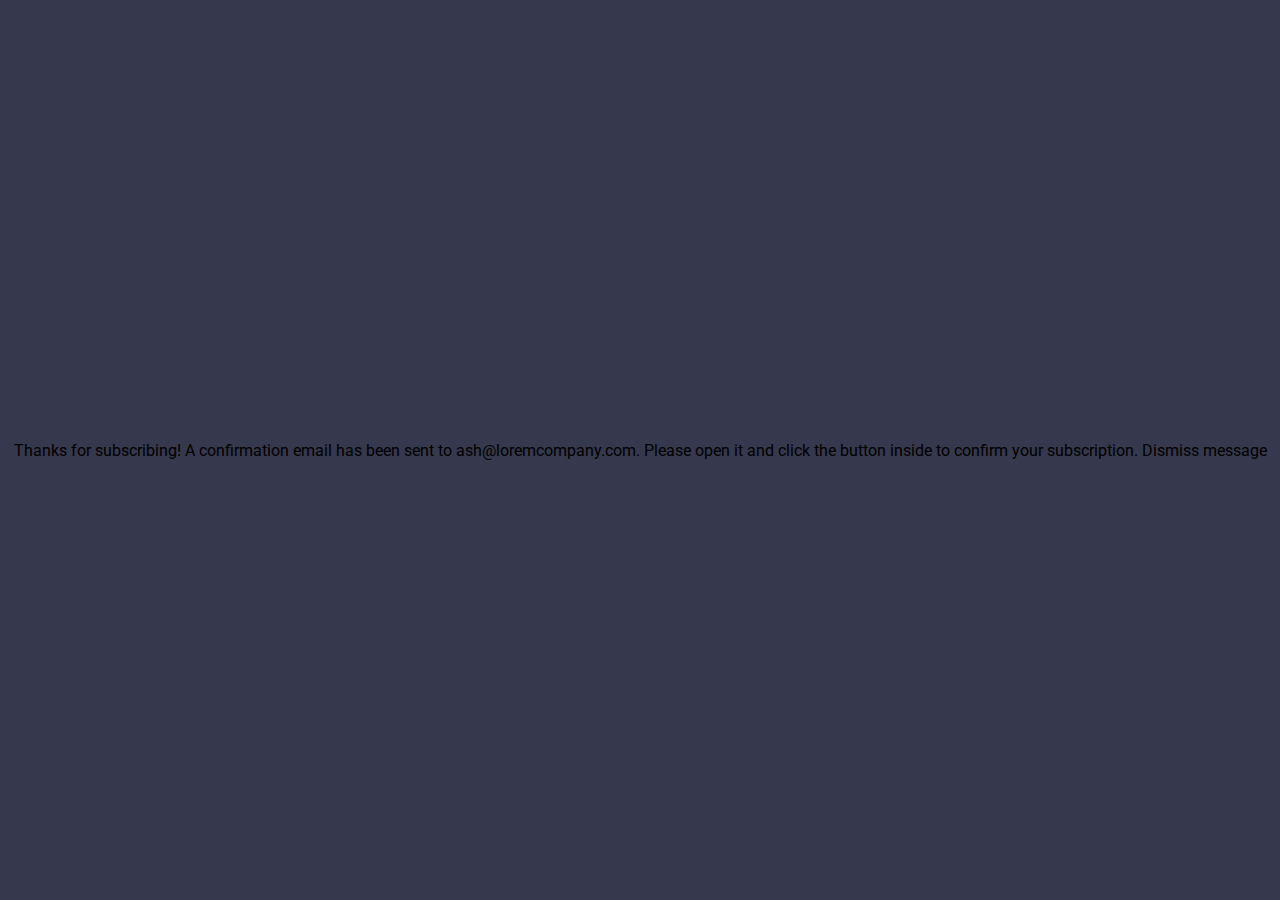
==== success.html @ c02a89cb "index stying update" ====
<!DOCTYPE html>
<html lang="en">
  <head>
    <link rel="preconnect" href="https://fonts.googleapis.com" />
    <link rel="preconnect" href="https://fonts.gstatic.com" crossorigin />
    <link
      href="https://fonts.googleapis.com/css2?family=Manrope:wght@200..800&family=Roboto:ital,wght@0,100;0,300;0,400;0,500;0,700;0,900;1,100;1,300;1,400;1,500;1,700;1,900&display=swap"
      rel="stylesheet"
    />
    <link rel="stylesheet" href="./styles.css" />
    <meta charset="UTF-8" />
    <meta name="viewport" content="width=device-width, initial-scale=1.0" />
    <title>Thanks You!</title>
  </head>
  <body>
    Thanks for subscribing! A confirmation email has been sent to
    ash@loremcompany.com. Please open it and click the button inside to confirm
    your subscription. Dismiss message
  </body>
</html>
---- styles.css ----
* {
  box-sizing: border-box;
  margin: 0;
  padding: 0;
  text-decoration: none;
  font-family: "Roboto";
}

:root {
  /* Color */
  --white: #fff;
  --grey-25: hsla(244, 28%, 13%, 0.25);
  --pale-navy: #36384d;
  --dark-navy: #242742;
  --vermellion: #ff6155;
  --gradient: linear-gradient(
    180deg,
    rgba(255, 106, 58, 1) 0%,
    rgba(255, 94, 91, 1) 50%,
    rgba(255, 82, 123, 1) 100%);

  /* Font-Size */
  --heading: 3.5rem;
  --body: 1rem;
  --body-small: 0.75rem;

  /* Font-Weight */
  --bold: 700;
  --regular: 400;

  /* Line Height */
  --100: 100%;
  --150: 150%;
}

/* Body layout */

body {
  background-color: var(--pale-navy);
  display: flex;
  justify-content: center;
  align-items: center;
  height: 100svh;
}

.sign-up-form {
  width: 64.444444444444444%;
  background-color: var(--white);
  display: flex;
  flex-direction: row-reverse;
  padding: 1.666666666666667%;
  border-radius: 2.25rem;
  column-gap: 6.903991370010787%;
  box-shadow: 0 0.9375rem 3.75rem 0 rgba(0, 0, 0, 25%);
}

.sign-up-form__text-content {
  display: flex;
  flex-flow: column nowrap;
  row-gap: 2.5rem;
  width: 42.727272727272727%;
  height: 50.681818181818182%;
  align-self: center;
}

.sign-up-form__copy {
  display: flex;
  flex-flow: column nowrap;
  row-gap: 1.5rem;
}

.sign-up-form__header {
  font-size: var(--heading);
  font-weight: var(--bold);
  line-height: var(--100);
  color: var(--dark-navy);
}

.sign-up-form__body {
  font-size: var(--body);
  font-weight: var(--regular);
  color: var(--dark-navy);
  line-height: var(--150);
}

.sign-up-form__benefits {
  display: flex;
  flex-flow: column nowrap;
  row-gap: 0.625rem;
  color: var(--dark-navy);
}

.sign-up-form__benefit-item::marker {
  content: url(./assets/images/icon-list.svg);
}

.sign-up-form__benefit-item {
  list-style-position: inside;
}

.sign-up-form__benefit-text {
  position: relative;
  left: 1rem;
  vertical-align: top;
}

.sign-up-form__label {
  font-size: var(--body-small);
  font-weight: var(--bold);
  line-height: var(--150);
}

.sign-up-form__email-input-field {
  width: 100%;
  height: 3.5rem;
  border-radius: 8px;
  border: 1px var(--grey-25) solid;
  margin: 0.5rem 0 1.5rem 0;
  padding: 1rem 1.5rem;
  font-size: var(--body);
}

.sign-up-form__email-input-field:focus {
  outline: 1px var(--dark-navy) solid;
}

.sign-up-form__submit-btn {
  width: 100%;
  height: 3.5rem;
  border-radius: 8px;
  border: none;
  color: var(--white);
  text-align: center;
  background: var(--dark-navy);
  font-size: var(--body);
  font-weight: var(--regular);
  transition: box-shadow 0.5s ease 0s;
}

.sign-up-form__submit-btn:hover {
  cursor: pointer;
  background: linear-gradient(
    180deg,
    rgba(255, 106, 58, 1) 0%,
    rgba(255, 94, 91, 1) 50%,
    rgba(255, 82, 123, 1) 100%
  );
  box-shadow: 0 1rem 2rem 0 rgba(255, 97, 85, 50%);
}
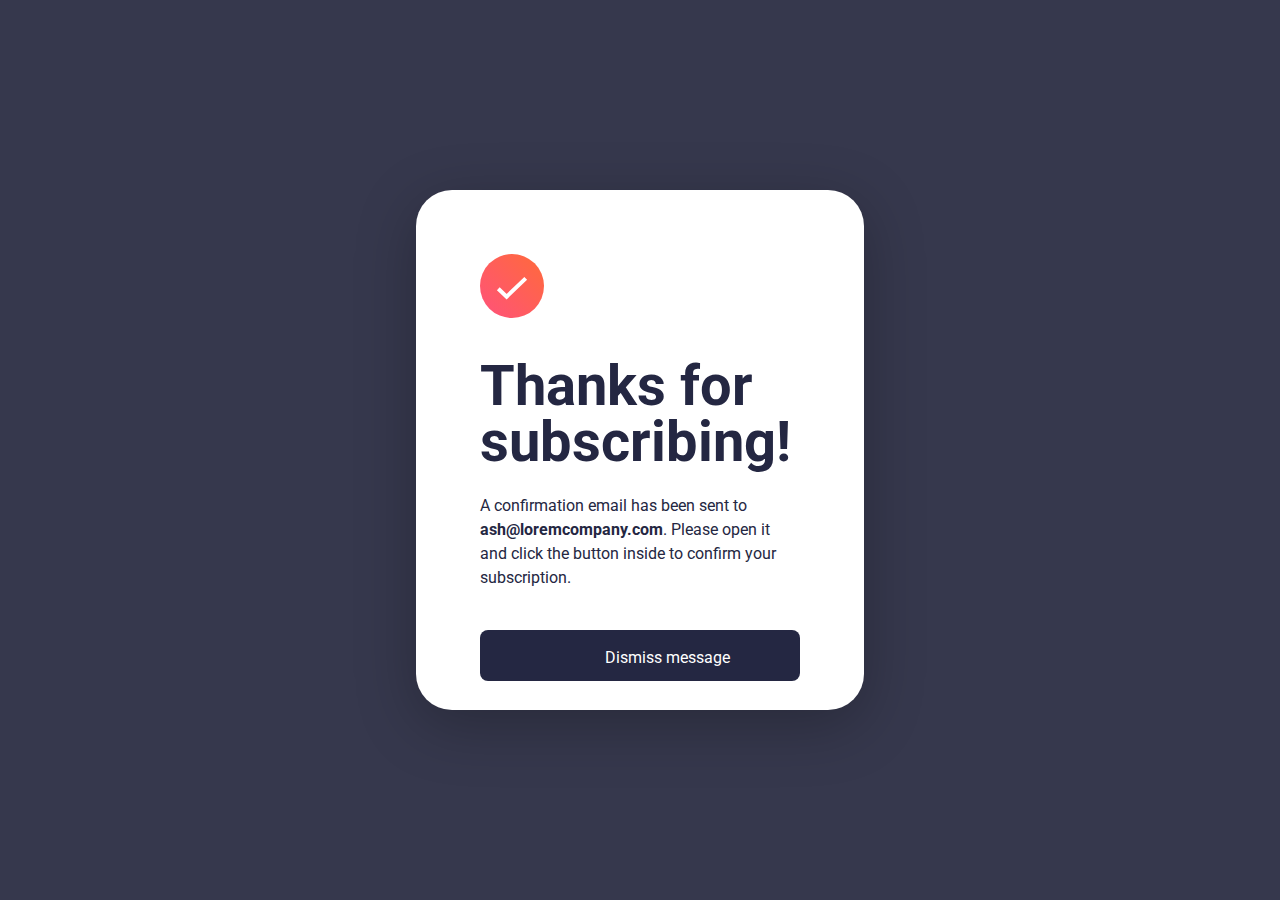
==== commit ca18113e: "Form validation logic update" ====
--- a/success.html
+++ b/success.html
@@ -7,14 +7,34 @@
       href="https://fonts.googleapis.com/css2?family=Manrope:wght@200..800&family=Roboto:ital,wght@0,100;0,300;0,400;0,500;0,700;0,900;1,100;1,300;1,400;1,500;1,700;1,900&display=swap"
       rel="stylesheet"
     />
+    <script defer src="./script.js"></script>
     <link rel="stylesheet" href="./styles.css" />
     <meta charset="UTF-8" />
     <meta name="viewport" content="width=device-width, initial-scale=1.0" />
-    <title>Thanks You!</title>
+    <title>Thank You!</title>
   </head>
   <body>
-    Thanks for subscribing! A confirmation email has been sent to
-    ash@loremcompany.com. Please open it and click the button inside to confirm
-    your subscription. Dismiss message
+    <article class="success-card">
+      <img
+        src="./assets/images/icon-success.svg"
+        alt="Success Image"
+        class="success-card__success-graphic"
+        width="64"
+        height="64"
+      />
+      <div class="success-card__text-container">
+        <h1 class="success-card__header">Thanks for subscribing!</h1>
+        <p class="success-card__body">
+          A confirmation email has been sent to
+          <strong id="email-value" class="success-card__email-value">ash@loremcompany.com</strong
+          >. Please open it and click the button inside to confirm your
+          subscription.
+        </p>
+      </div>
+
+      <a href="./index.html" class="success-card__dismiss-link"
+        >Dismiss message</a
+      >
+    </article>
   </body>
 </html>
--- a/styles.css
+++ b/styles.css
@@ -17,7 +17,8 @@
     180deg,
     rgba(255, 106, 58, 1) 0%,
     rgba(255, 94, 91, 1) 50%,
-    rgba(255, 82, 123, 1) 100%);
+    rgba(255, 82, 123, 1) 100%
+  );
 
   /* Font-Size */
   --heading: 3.5rem;
@@ -63,20 +64,23 @@
   align-self: center;
 }
 
-.sign-up-form__copy {
+.sign-up-form__copy,
+.success-card__text-container {
   display: flex;
   flex-flow: column nowrap;
   row-gap: 1.5rem;
 }
 
-.sign-up-form__header {
+.sign-up-form__header,
+.success-card__header {
   font-size: var(--heading);
   font-weight: var(--bold);
   line-height: var(--100);
   color: var(--dark-navy);
 }
 
-.sign-up-form__body {
+.sign-up-form__body,
+.success-card__body {
   font-size: var(--body);
   font-weight: var(--regular);
   color: var(--dark-navy);
@@ -104,6 +108,10 @@
   vertical-align: top;
 }
 
+.sign-up-form__email-input {
+  position: relative;
+}
+
 .sign-up-form__label {
   font-size: var(--body-small);
   font-weight: var(--bold);
@@ -124,7 +132,8 @@
   outline: 1px var(--dark-navy) solid;
 }
 
-.sign-up-form__submit-btn {
+.sign-up-form__submit-btn,
+.success-card__dismiss-link {
   width: 100%;
   height: 3.5rem;
   border-radius: 8px;
@@ -134,10 +143,11 @@
   background: var(--dark-navy);
   font-size: var(--body);
   font-weight: var(--regular);
-  transition: box-shadow 0.5s ease 0s;
+  /* transition: box-shadow 0.5s ease 0s; */
 }
 
-.sign-up-form__submit-btn:hover {
+.sign-up-form__submit-btn:hover,
+.success-card__dismiss-link:hover {
   cursor: pointer;
   background: linear-gradient(
     180deg,
@@ -147,3 +157,35 @@
   );
   box-shadow: 0 1rem 2rem 0 rgba(255, 97, 85, 50%);
 }
+
+/* Success Card */
+.success-card {
+  width: 35%;
+  padding: 4rem;
+  background-color: var(--white);
+  border-radius: 36px;
+  height: 32.5rem;
+  display: flex;
+  flex-flow: column nowrap;
+  row-gap: 2.5rem;
+  box-shadow: 0 0.9375rem 3.75rem 0 rgba(0, 0, 0, 25%);
+}
+
+.success-card__dismiss-link {
+    padding: 1.125rem 7.8125rem 0.875rem;
+    text-wrap: nowrap;
+}
+
+/* Error States */
+.error {
+  display: none;
+}
+
+.sign-up-form__label--error {
+  font-size: var(--body-small);
+  font-weight: var(--bold);
+  line-height: var(--150);
+  position: absolute;
+  right: 0;
+  color: var(--vermellion);
+}
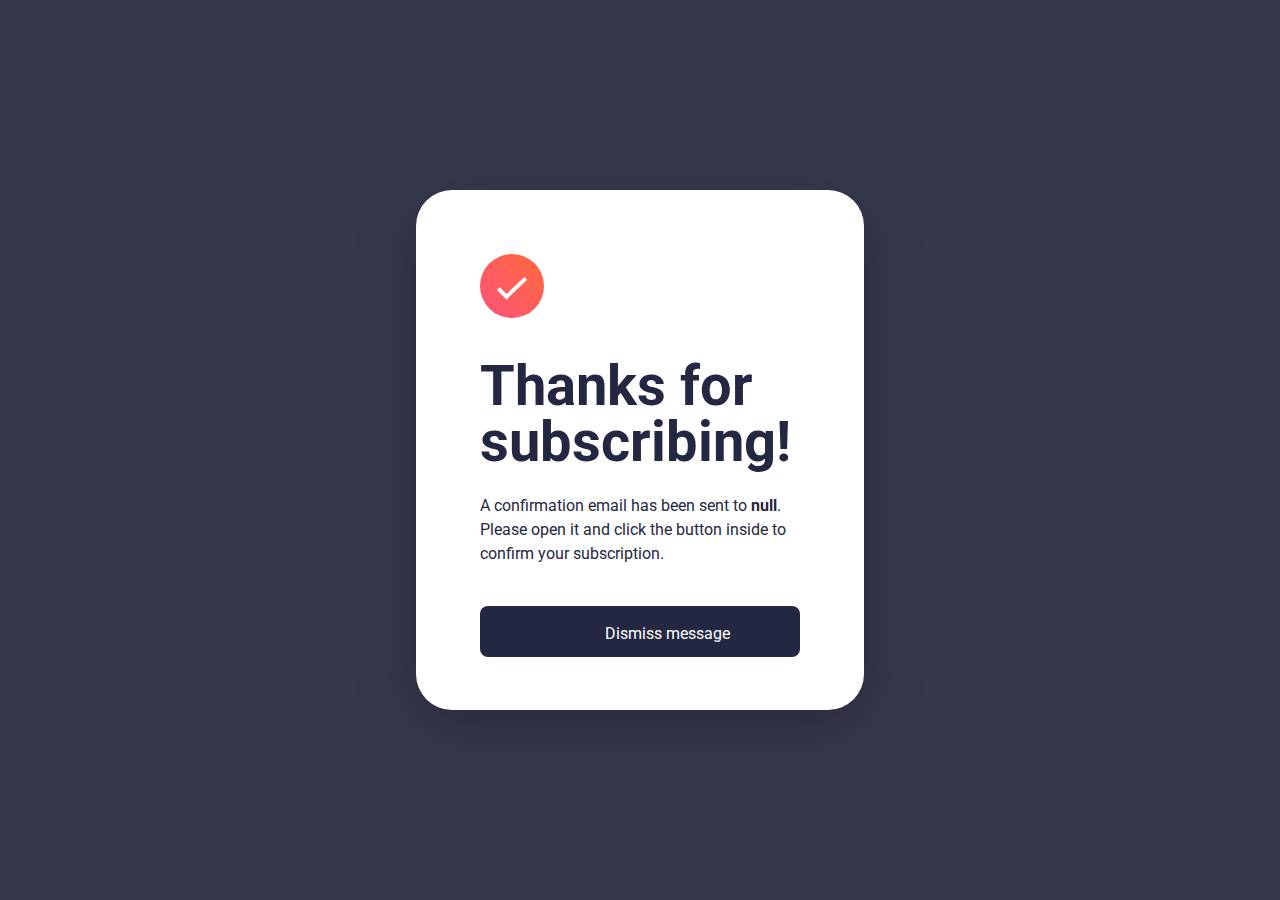
==== commit 08038c82: "javaScript update" ====
--- a/success.html
+++ b/success.html
@@ -7,7 +7,8 @@
       href="https://fonts.googleapis.com/css2?family=Manrope:wght@200..800&family=Roboto:ital,wght@0,100;0,300;0,400;0,500;0,700;0,900;1,100;1,300;1,400;1,500;1,700;1,900&display=swap"
       rel="stylesheet"
     />
-    <script defer src="./script.js"></script>
+    <!-- <script defer src="./script.js"></script> -->
+    <script src="./success.js" async></script>
     <link rel="stylesheet" href="./styles.css" />
     <meta charset="UTF-8" />
     <meta name="viewport" content="width=device-width, initial-scale=1.0" />
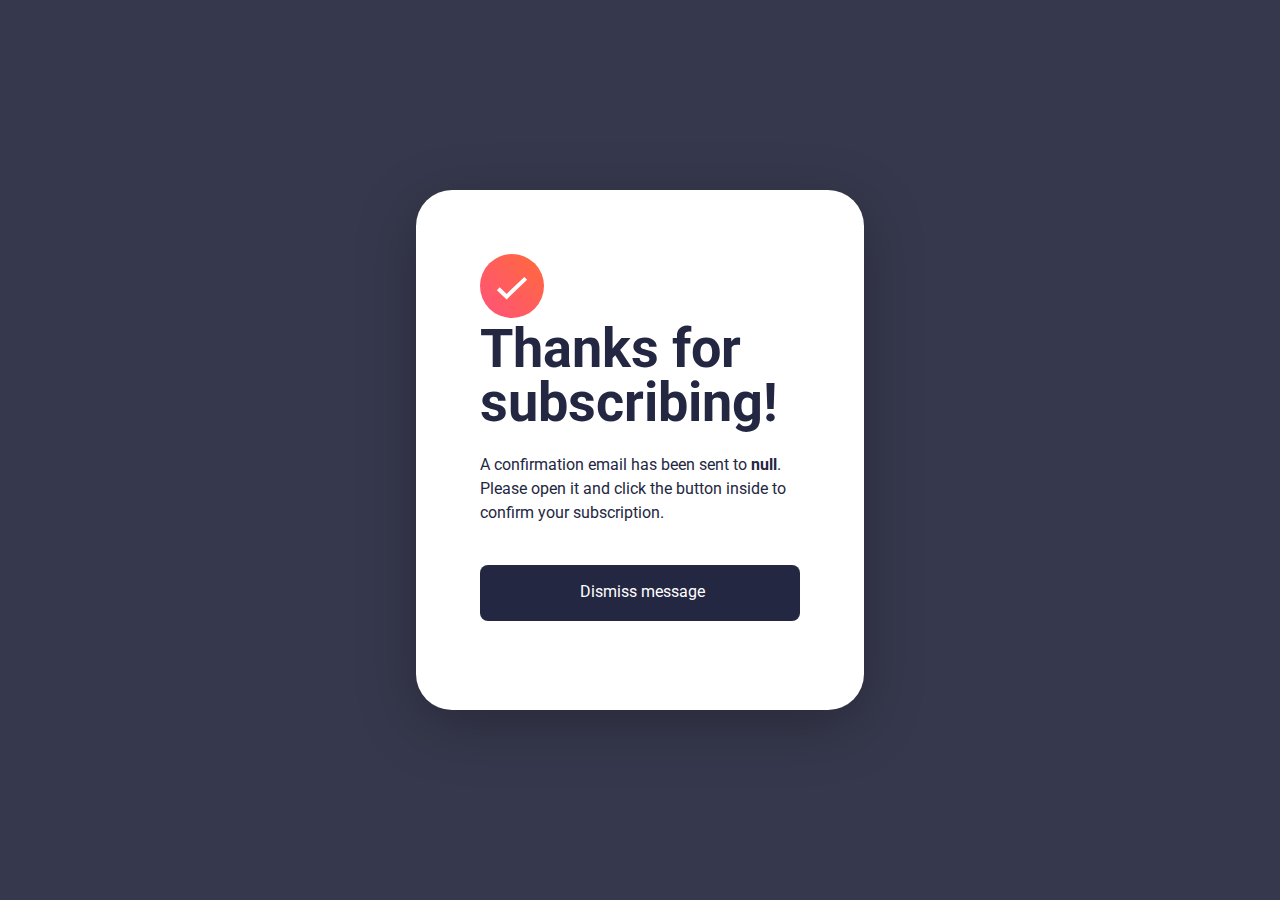
==== commit e7a4bac4: "project completion" ====
--- a/success.html
+++ b/success.html
@@ -16,21 +16,24 @@
   </head>
   <body>
     <article class="success-card">
-      <img
-        src="./assets/images/icon-success.svg"
-        alt="Success Image"
-        class="success-card__success-graphic"
-        width="64"
-        height="64"
-      />
-      <div class="success-card__text-container">
-        <h1 class="success-card__header">Thanks for subscribing!</h1>
-        <p class="success-card__body">
-          A confirmation email has been sent to
-          <strong id="email-value" class="success-card__email-value">ash@loremcompany.com</strong
-          >. Please open it and click the button inside to confirm your
-          subscription.
-        </p>
+      <div class="success-card__content-container">
+        <img
+          src="./assets/images/icon-success.svg"
+          alt="Success Image"
+          class="success-card__success-graphic"
+          width="64"
+          height="64"
+        />
+        <div class="success-card__text-container">
+          <h1 class="success-card__header">Thanks for subscribing!</h1>
+          <p class="success-card__body">
+            A confirmation email has been sent to
+            <strong id="email-value" class="success-card__email-value"
+              >ash@loremcompany.com</strong
+            >. Please open it and click the button inside to confirm your
+            subscription.
+          </p>
+        </div>
       </div>
 
       <a href="./index.html" class="success-card__dismiss-link"
--- a/styles.css
+++ b/styles.css
@@ -4,6 +4,10 @@
   padding: 0;
   text-decoration: none;
   font-family: "Roboto";
+}
+
+html {
+  height: 100svh;
 }
 
 :root {
@@ -21,7 +25,7 @@
   );
 
   /* Font-Size */
-  --heading: 3.5rem;
+  --heading: clamp(2.5rem, 2.148rem + 1.502vw, 3.5rem);
   --body: 1rem;
   --body-small: 0.75rem;
 
@@ -41,7 +45,7 @@
   display: flex;
   justify-content: center;
   align-items: center;
-  height: 100svh;
+  min-height: 100svh;
 }
 
 .sign-up-form {
@@ -172,8 +176,9 @@
 }
 
 .success-card__dismiss-link {
-    padding: 1.125rem 7.8125rem 0.875rem;
-    text-wrap: nowrap;
+  display: inline-block;
+  padding: 1.0625rem 6.25rem;
+  text-wrap: nowrap;
 }
 
 /* Error States */
@@ -189,3 +194,47 @@
   right: 0;
   color: var(--vermellion);
 }
+
+/* Mobile */
+
+@media only screen and (max-width: 48rem) and (min-width: 21.875rem) {
+  .sign-up-form {
+    width: 100%;
+    min-height: 100svh;
+    flex-flow: column;
+    border-radius: 0;
+    padding: 0;
+  }
+
+  .sign-up-form__img,
+  .sign-up-form__img--mobile {
+    width: 100%;
+    height: auto;
+  }
+
+  .sign-up-form__text-content {
+    width: 87.2%;
+    padding: 2.5rem 0;
+    height: 100%;
+  }
+
+  .success-card {
+    width: 100%;
+    height: 100svh;
+    border-radius: 0;
+    padding: 0 1.5rem 2.5rem;
+  }
+
+  .success-card__content-container {
+    margin: 9.3125rem 0 32.3%;
+  }
+
+  .success-card__success-graphic {
+    margin-bottom: 2.5rem;
+  }
+
+  .success-card__dismiss-link {
+    width: 100%;
+    text-align: center;
+  }
+}
